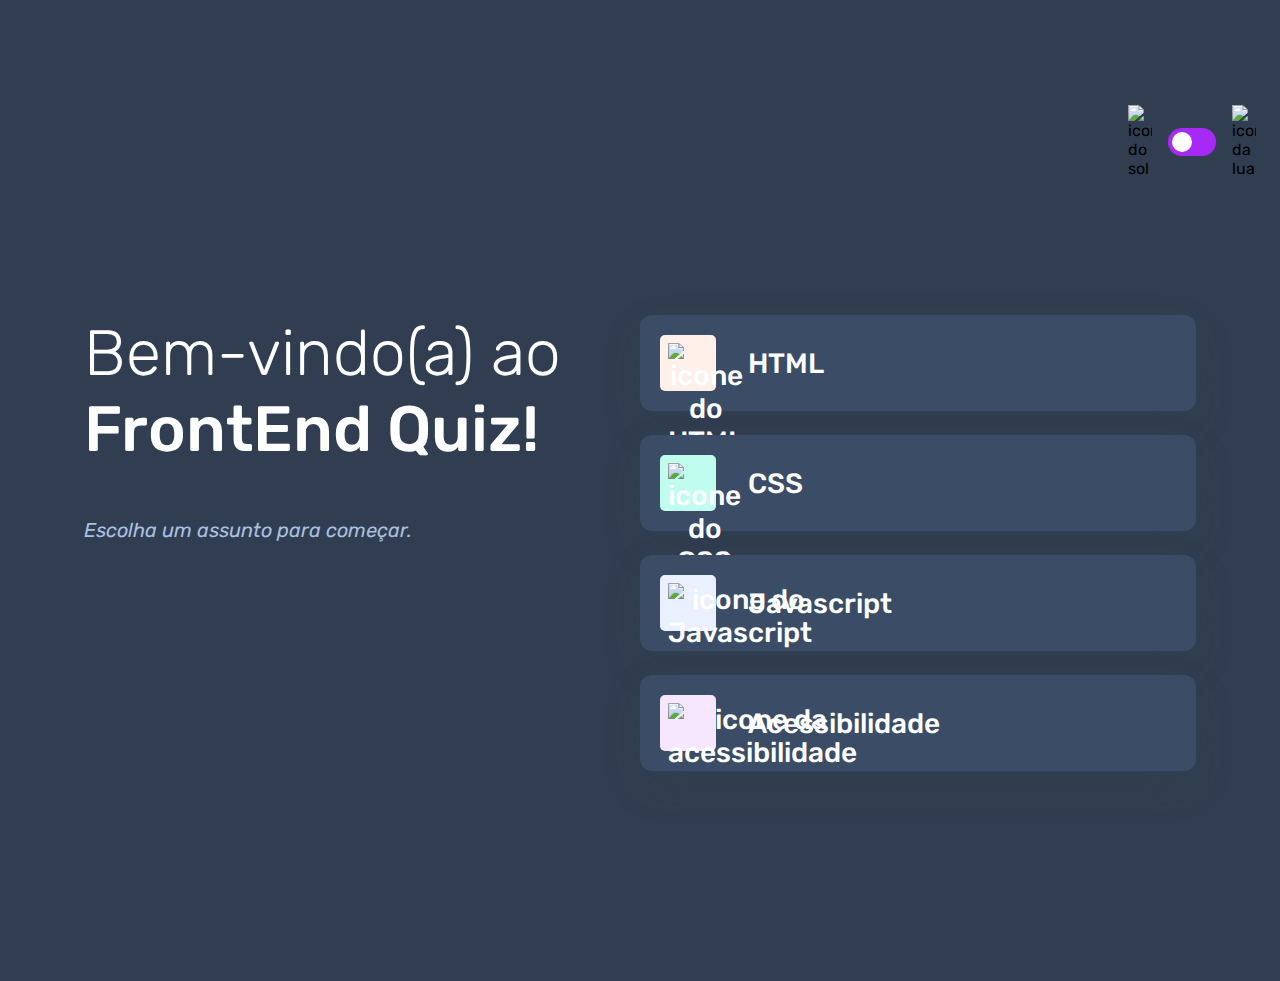
==== index.html @ b71f56c1 "adaptação das cores para o tema escuro" ====
<!DOCTYPE html>
<html lang="pt-BR">

<head>
    <meta charset="UTF-8">
    <meta name="viewport" content="width=device-width, initial-scale=1.0">
    <link rel="preconnect" href="https://fonts.googleapis.com">
    <link rel="preconnect" href="https://fonts.gstatic.com" crossorigin>
    <link href="https://fonts.googleapis.com/css2?family=Rubik:ital,wght@0,300..900;1,300..900&display=swap" rel="stylesheet">
    <link rel="stylesheet" href="style.css">
    <title>Quiz App</title>
</head>

<body class="escuro">
    <header>
        <div class="tema">
            <img src="./assets/images/icon-sun-dark.svg" alt="icone do sol">

            <button>
                <div></div>
            </button>

            <img src="./assets/images/icon-moon-dark.svg" alt="icone da lua">
        </div>


    </header>

    <main>
        <section class="boas_vindas">
            <h1>
                Bem-vindo(a) ao <br> 
                <strong>FrontEnd Quiz!</strong>
            </h1>

            <p>Escolha um assunto para começar.</p>
        </section>

        <section class="assuntos">
            <button class="botao_html">
                <div>
                    <img src="./assets/images/icon-html.svg" alt="icone do HTML">
                </div>
                HTML
            </button>

            <button class="botao_css">
                <div>
                    <img src="./assets/images/icon-css.svg" alt="icone do CSS">
                </div>
                CSS
            </button>

            <button class="botao_javascript">
                <div>
                    <img src="./assets/images/icon-js.svg" alt="icone do Javascript">
                </div>
                Javascript
            </button>

            <button class="botao_acessibilidade">
                <div>
                    <img src="./assets/images/icon-accessibility.svg" alt="icone da acessibilidade">
                </div>
                Acessibilidade
            </button>
        </section>
    </main>
</body>

</html>
---- style.css ----
*{
    margin: 0;
    padding: 0;
    box-sizing: border-box;
    font-family: "Rubik", sans-serif;
    -webkit-font-smoothing: antialiased;
}

:root{
    --bg-color: #f4f6fa;
    --purple: #a729f5;
    --primary-text-color: #313e51;
    --secondary-text-color: #626c7f;
    --button-bg: #fff;
    --shadow: 0px 16px 40px 0px rgba(143, 160, 193, 0.14);
    --bg-html: #fff1e9;
    --bg-css: #c0fdef;
    --bg-javascript: #ebf0ff;
    --bg-acessibilidade: #f6e7ff;
    ---white: #fff;
    --bg-mobile: url(./assets/images/pattern-background-mobile-light.svg);
    --bg-desktop: url(./assets/images/pattern-background-desktop-light.svg);
}

body.escuro {
    --bg-color: #313e51;
    --bg-mobile: url(./assets/images/pattern-background-mobile-dark.svg);
    --bg-desktop: url(./assets/images/pattern-background-desktop-dark.svg);
    --primary-text-color: #fff;
    --secondary-text-color: #abc1e1;
    --button-bg: #3b4d66;
    --shadow: 0px 16px 40px 0px rgba(49, 62, 81, 0.14);
}

body {
    height: 100svh;
    background: var(--bg-mobile) var(--bg-color);
    background-repeat: no-repeat;
    background-size: cover;
}

header {
    padding: 16px 24px;
    display: flex;
    justify-content: flex-end;
}

.tema {
    padding: 8px 0;
    display: flex;
    align-items: center;
    gap: 8px;
}

.tema img {
    width: 16px;
}

.tema button{
    height: 20px;
    width: 32px;
    background: var(--purple);
    border: 0;
    border-radius: 999px;
    padding: 4px;
}

.tema button div {
    background: var(---white);
    width: 12px;
    height: 12px;
    border-radius: 999px;
}

main {
    padding: 32px 24px;
}

.boas_vindas {
    margin-bottom: 40px;
}

.boas_vindas h1 {
    font-size: 40px;
    font-weight: 300;
    color: var(--primary-text-color);
    margin-bottom: 16px;
}

.boas_vindas h1 strong {
    font-weight: 500;
}

.boas_vindas p {
    color: var(--secondary-text-color);
    font-size: 14px;
    line-height: 150%;
    font-style: italic;
}

.assuntos {
    display: flex;
    flex-direction: column;
    gap: 12px;
}

.assuntos button {
    border: none;
    background: var(--button-bg);
    display: flex;
    align-items: center;
    gap: 16px;
    padding: 12px;
    border-radius: 12px;
    box-shadow: var(--shadow);
    font-size: 18px;
    font-weight: 500;
    color: var(--primary-text-color);
}

.assuntos button div {
    width: 40px;
    height: 40px;
    padding: 5px;
    border-radius: 5px;
}

.assuntos button img {
    width: 100%;
}

.botao_html div {
    background: var(--bg-html);
}

.botao_css div {
    background: var(--bg-css);
}

.botao_javascript div {
    background: var(--bg-javascript);
}

.botao_acessibilidade div {
    background: var(--bg-acessibilidade);
}

@media(min-width: 1100px){
    body {
        background: var(--bg-desktop) var(--bg-color);
        background-size: cover;
        background-repeat: no-repeat;
    }

    header {
        margin-block: 81px;
    }

    .tema {
        gap: 16px;
    }

    .tema img {
        width: 24px;
    }

    .tema button {
        width: 48px;
        height: 28px;
    }

    .tema button div {
        width: 20px;
        height: 20px;
    }

    main {
        display: flex;
        max-width: 1160px;
        margin-inline: auto;
    }

    section {
        width: 100%;
    }

    .boas_vindas h1 {
        font-size: 64px;
        margin-bottom: 48px;
    }

    .boas_vindas p {
        font-size: 20px;
    }

    .assuntos {
        gap: 24px;
    }

    .assuntos button {
        font-size: 28px;
        padding: 20px;
        gap: 32px;
    }

    .assuntos button div {
        width: 56px;
        height: 56px;
        padding: 8px;
    }
}
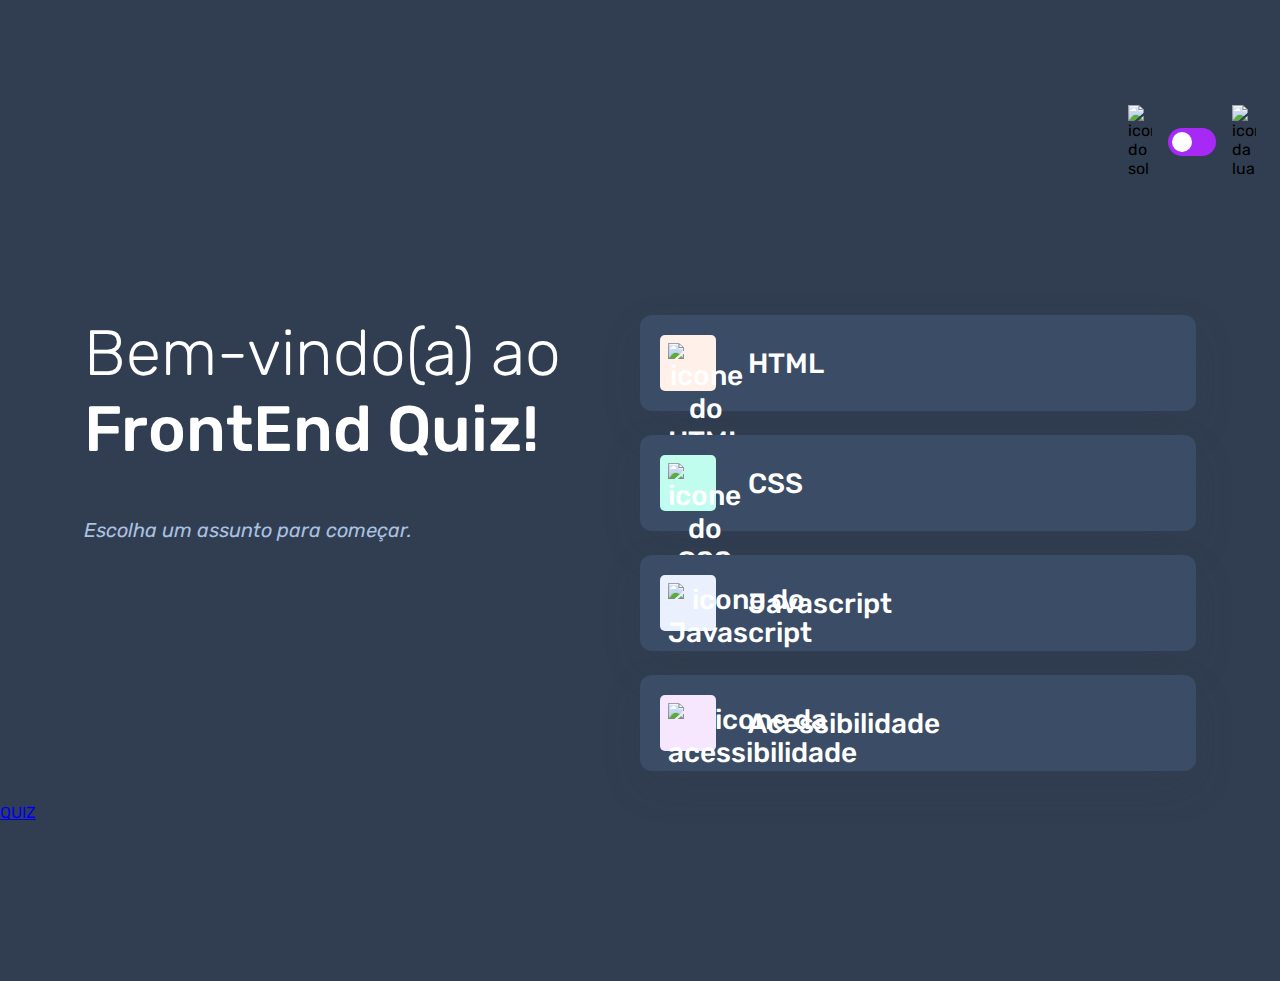
==== commit 484bdb6c: "criação da página do quiz" ====
--- a/index.html
+++ b/index.html
@@ -66,6 +66,8 @@
             </button>
         </section>
     </main>
+
+    <a href="./pages/quiz/quiz.html">QUIZ</a>
 </body>
 
 </html>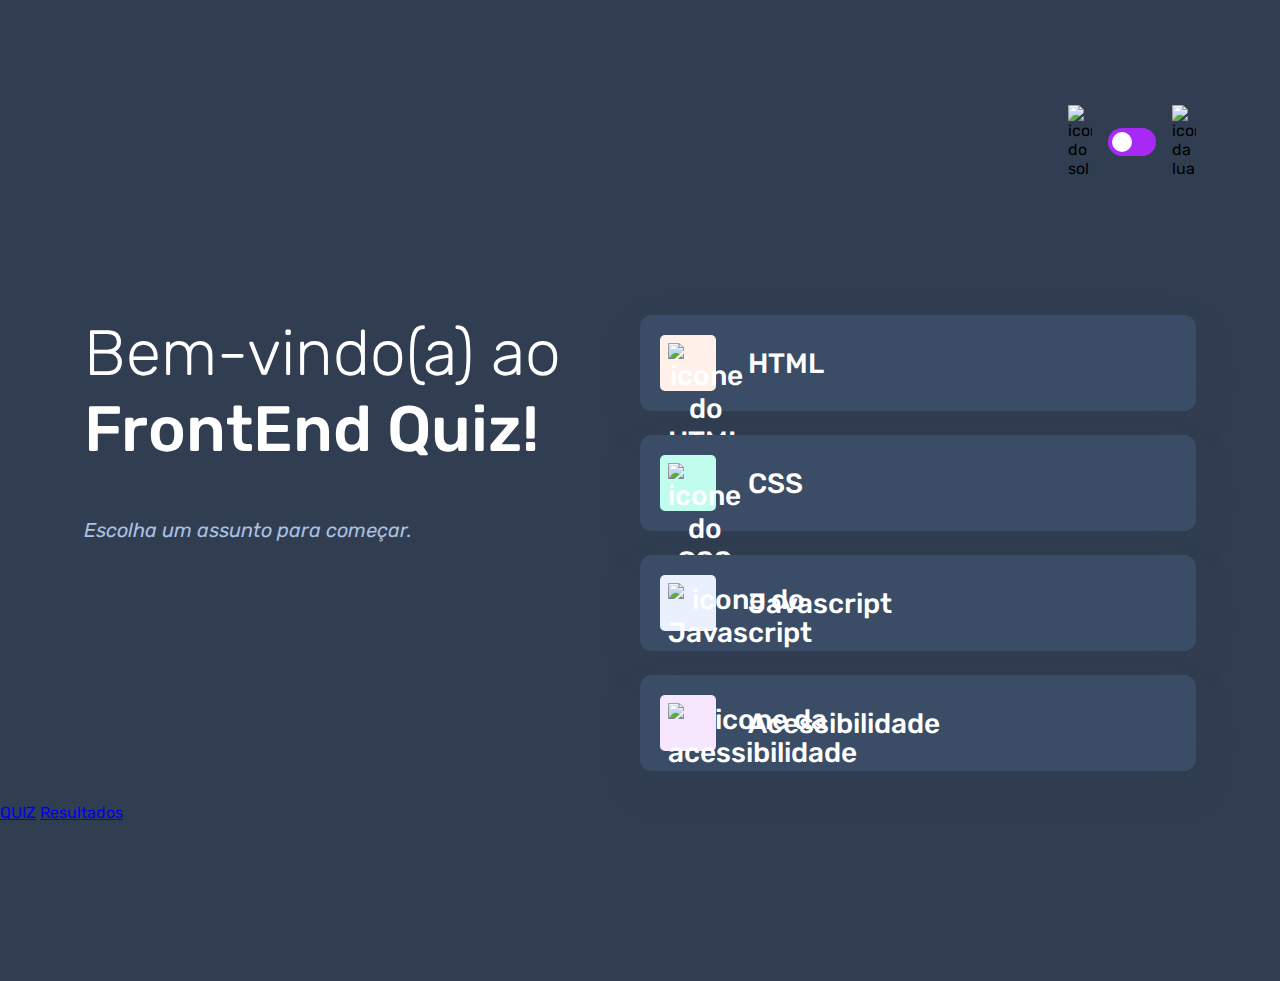
==== commit 14e848e7: "Ajuste do h2 para resultados da página resultados para desktop" ====
--- a/index.html
+++ b/index.html
@@ -68,6 +68,7 @@
     </main>
 
     <a href="./pages/quiz/quiz.html">QUIZ</a>
+    <a href="./pages/resultado/resultado.html">Resultados</a>
 </body>
 
 </html>--- a/style.css
+++ b/style.css
@@ -43,6 +43,8 @@
     padding: 16px 24px;
     display: flex;
     justify-content: flex-end;
+    max-width: 1160px;
+    margin-inline: auto;
 }
 
 .tema {
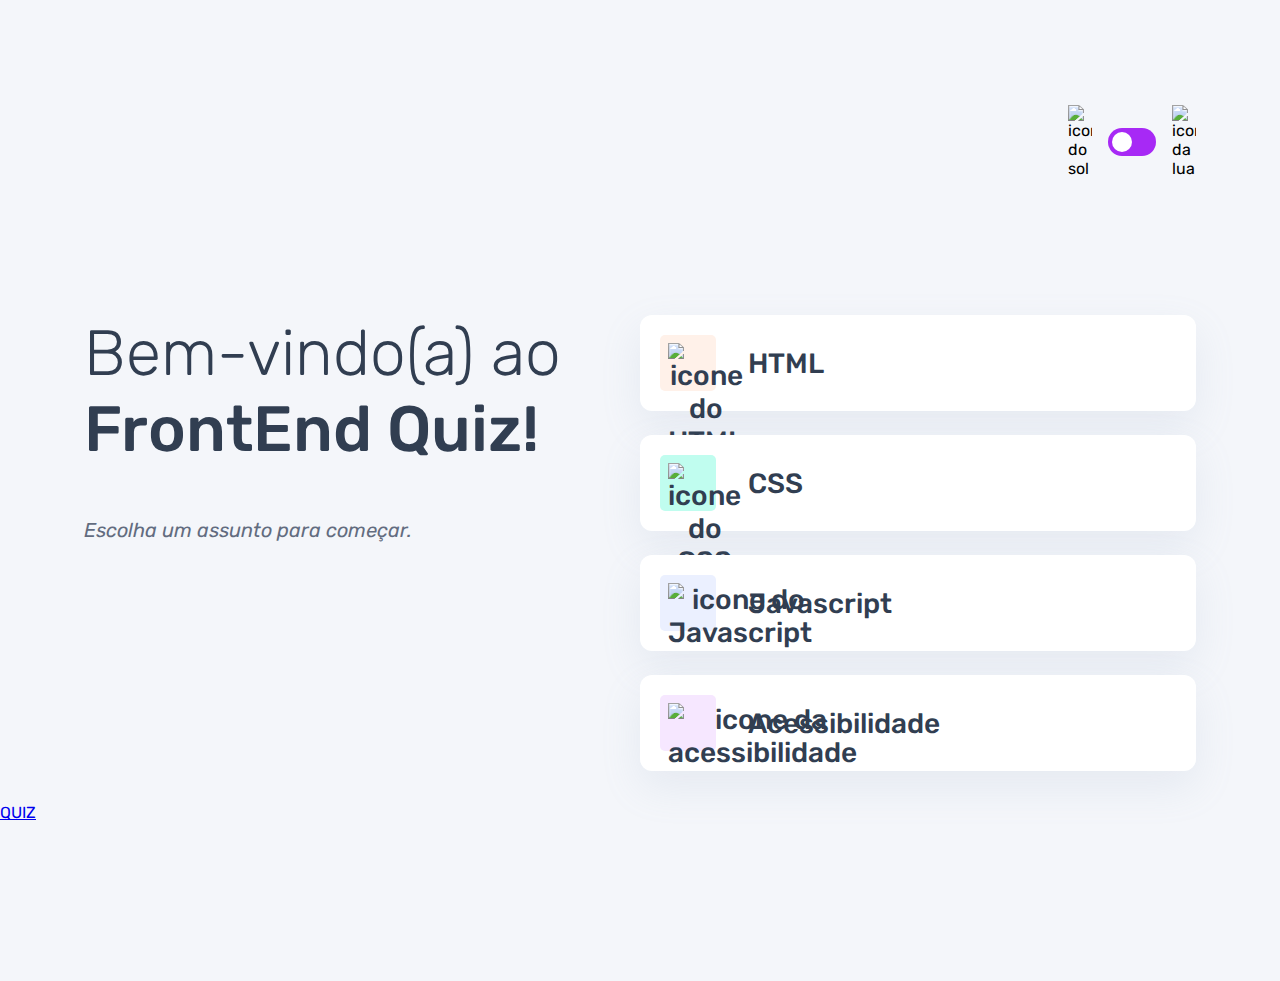
==== commit 2f4bfd1f: "primeiros ajustes do tema no javaScript" ====
--- a/index.html
+++ b/index.html
@@ -8,10 +8,11 @@
     <link rel="preconnect" href="https://fonts.gstatic.com" crossorigin>
     <link href="https://fonts.googleapis.com/css2?family=Rubik:ital,wght@0,300..900;1,300..900&display=swap" rel="stylesheet">
     <link rel="stylesheet" href="style.css">
+    <script src="./script.js" defer></script>
     <title>Quiz App</title>
 </head>
 
-<body class="escuro">
+<body>
     <header>
         <div class="tema">
             <img src="./assets/images/icon-sun-dark.svg" alt="icone do sol">
@@ -68,7 +69,6 @@
     </main>
 
     <a href="./pages/quiz/quiz.html">QUIZ</a>
-    <a href="./pages/resultado/resultado.html">Resultados</a>
 </body>
 
 </html>--- a/style.css
+++ b/style.css
@@ -65,6 +65,7 @@
     border: 0;
     border-radius: 999px;
     padding: 4px;
+    display: flex;
 }
 
 .tema button div {
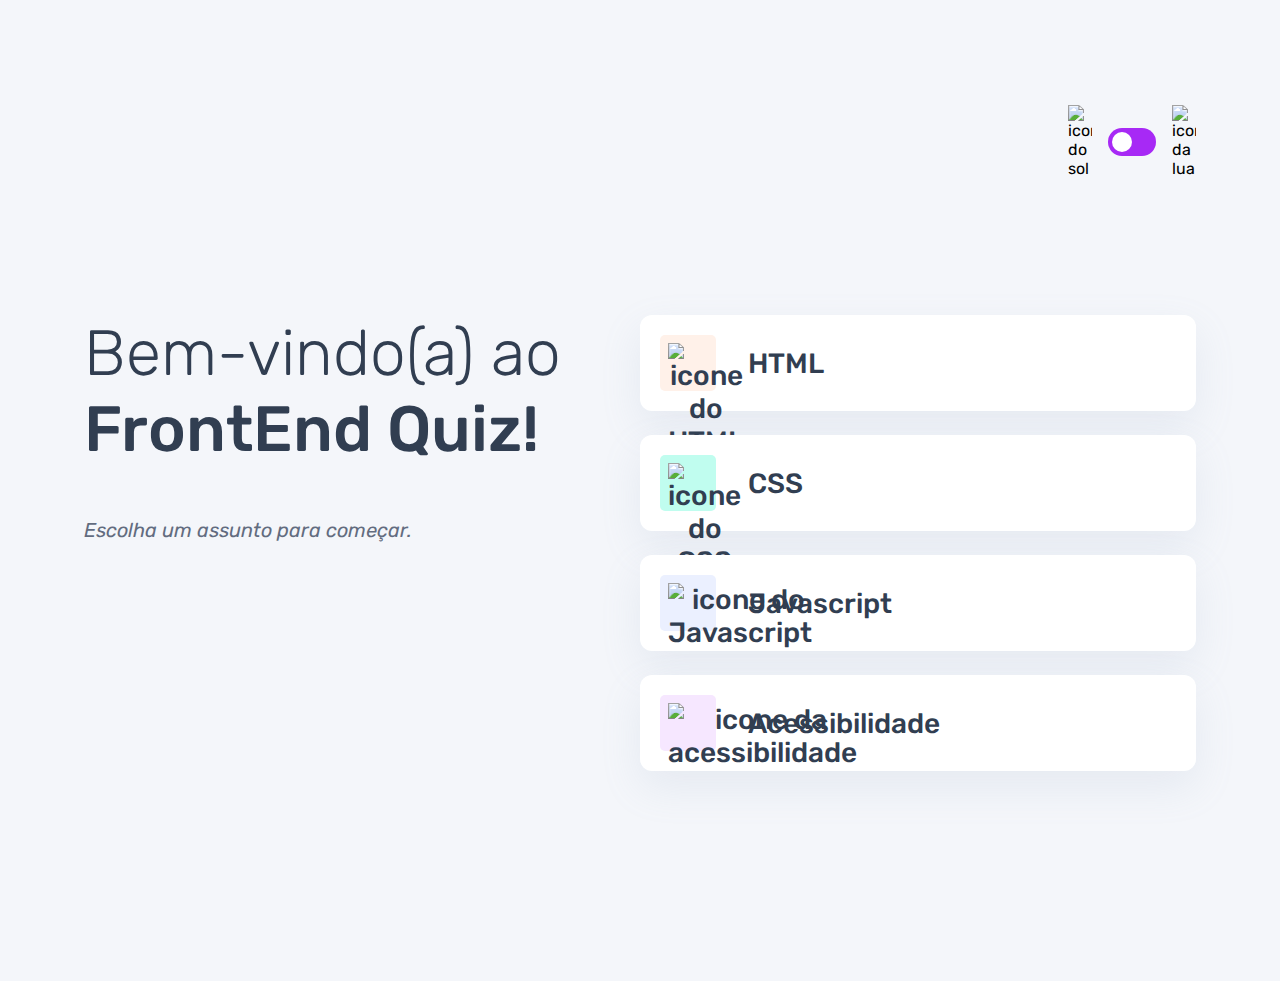
==== commit 61b89007: "adicionada a função para escolher o tema do quiz.hhtml" ====
--- a/index.html
+++ b/index.html
@@ -8,7 +8,7 @@
     <link rel="preconnect" href="https://fonts.gstatic.com" crossorigin>
     <link href="https://fonts.googleapis.com/css2?family=Rubik:ital,wght@0,300..900;1,300..900&display=swap" rel="stylesheet">
     <link rel="stylesheet" href="style.css">
-    <script src="./script.js" defer></script>
+    <script src="./script.js" type="module" defer></script>
     <title>Quiz App</title>
 </head>
 
@@ -67,8 +67,6 @@
             </button>
         </section>
     </main>
-
-    <a href="./pages/quiz/quiz.html">QUIZ</a>
 </body>
 
 </html>--- a/style.css
+++ b/style.css
@@ -66,6 +66,7 @@
     border-radius: 999px;
     padding: 4px;
     display: flex;
+    cursor: pointer;
 }
 
 .tema button div {
@@ -119,6 +120,7 @@
     font-size: 18px;
     font-weight: 500;
     color: var(--primary-text-color);
+    cursor: pointer;
 }
 
 .assuntos button div {
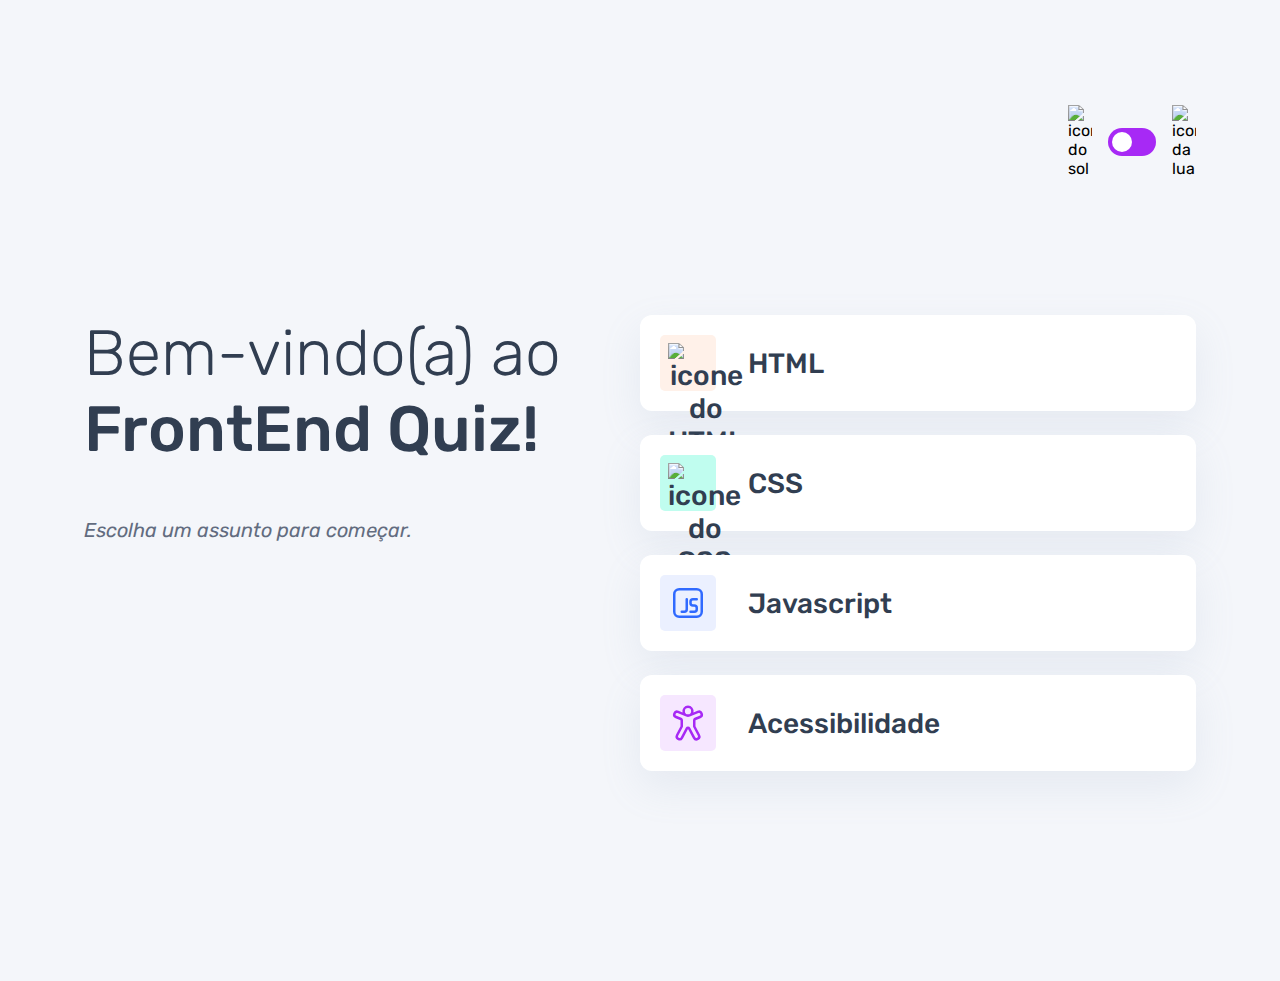
==== commit eaab02a0: "alteração dinamica do assunto da página" ====
--- a/index.html
+++ b/index.html
@@ -54,14 +54,14 @@
 
             <button class="botao_javascript">
                 <div>
-                    <img src="./assets/images/icon-js.svg" alt="icone do Javascript">
+                    <img src="./assets/images/icon-javascript.svg" alt="icone do Javascript">
                 </div>
                 Javascript
             </button>
 
             <button class="botao_acessibilidade">
                 <div>
-                    <img src="./assets/images/icon-accessibility.svg" alt="icone da acessibilidade">
+                    <img src="./assets/images/icon-acessibilidade.svg" alt="icone da acessibilidade">
                 </div>
                 Acessibilidade
             </button>
